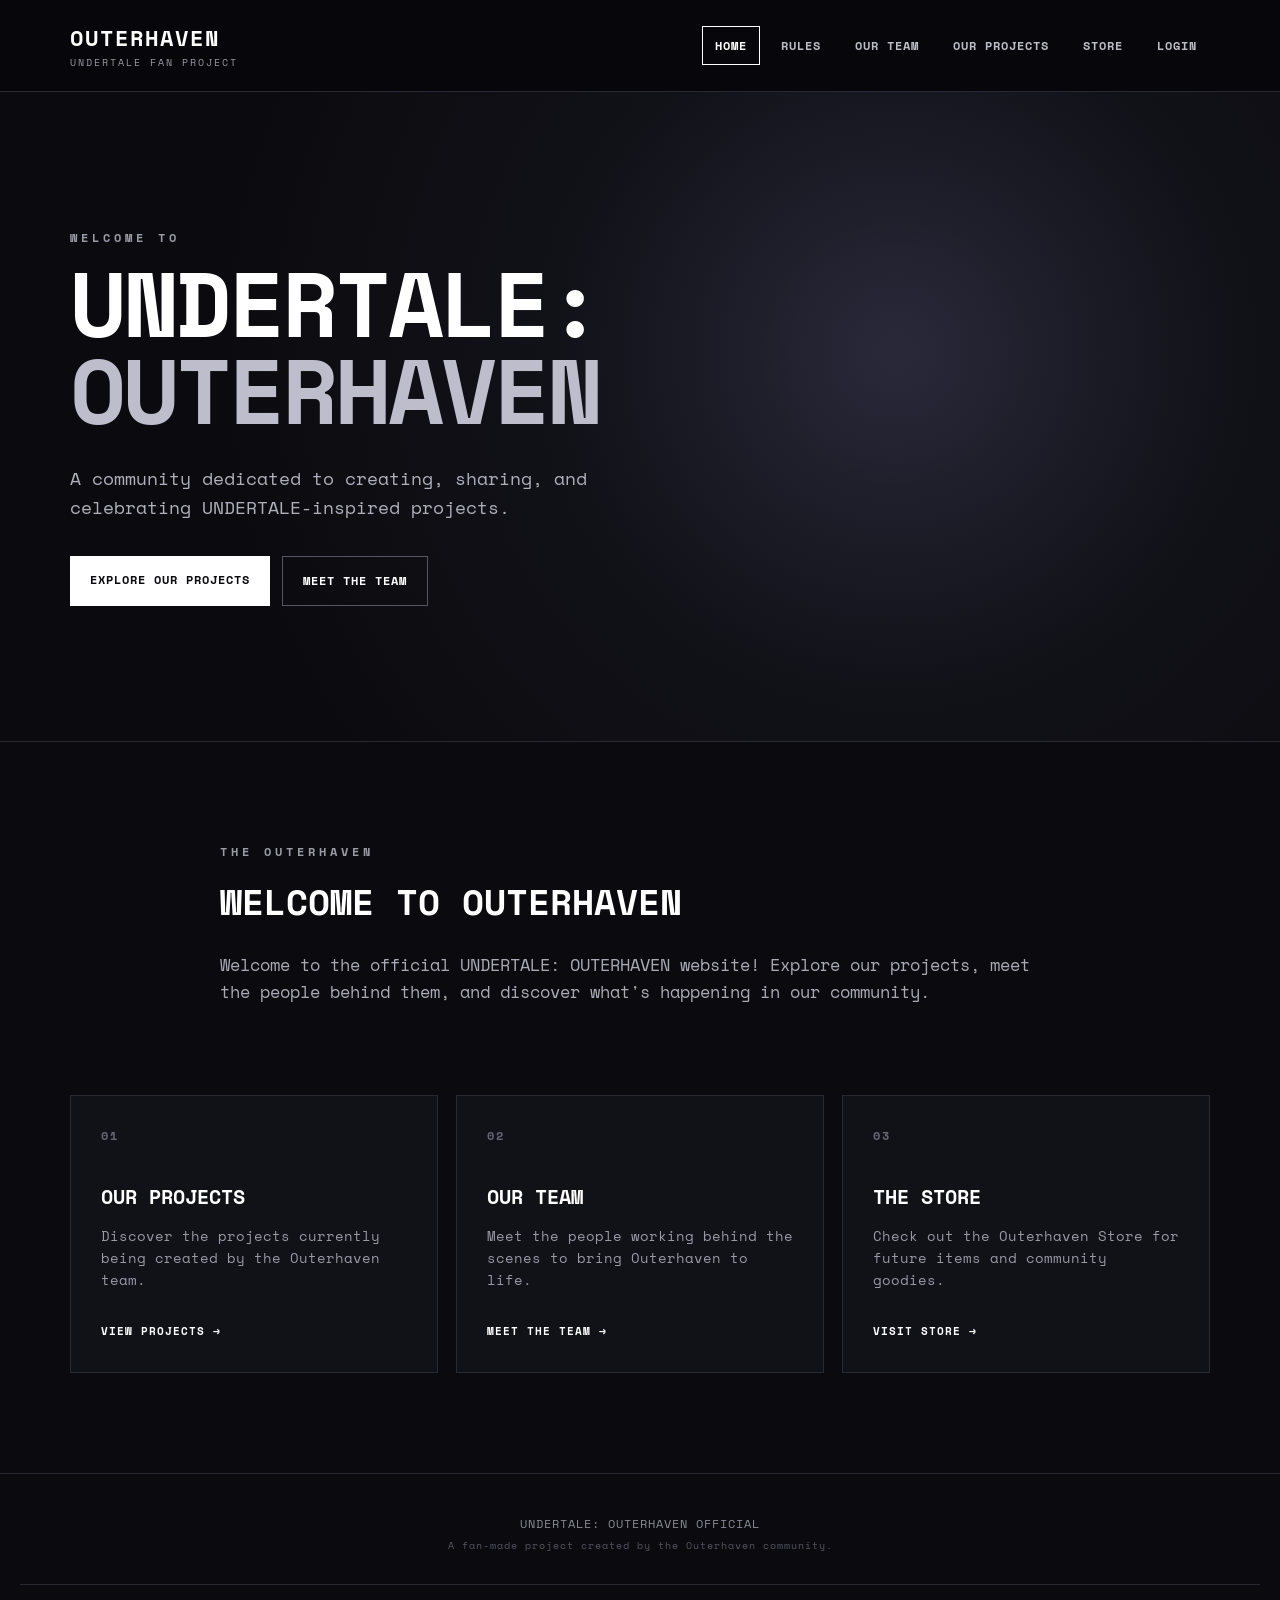
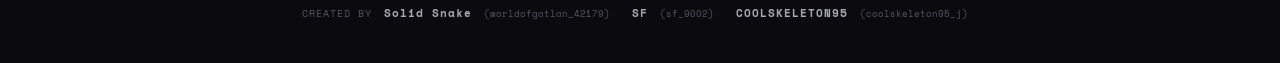
==== index.html @ 6e4e4158 "Add files via upload" ====
<!DOCTYPE html>

<html lang="en">
<head>
    <meta charset="UTF-8">
    <meta name="viewport" content="width=device-width, initial-scale=1.0">


<title>UNDERTALE: OUTERHAVEN OFFICIAL</title>

<link rel="stylesheet" href="style.css">


</head>

<body>


<header class="site-header">
    <div class="header-content">
        <div class="logo">
            <span class="logo-main">OUTERHAVEN</span>
            <span class="logo-sub">UNDERTALE FAN PROJECT</span>
        </div>

        <nav class="navigation">
            <a href="index.html" class="active">HOME</a>
            <a href="rules.html">RULES</a>
            <a href="teams.html">OUR TEAM</a>
            <a href="projects.html">OUR PROJECTS</a>
            <a href="store.html">STORE</a>
            <a href="login.html">LOGIN</a>
        </nav>
    </div>
</header>

<main>

    <section class="hero">
        <div class="hero-content">
            <p class="eyebrow">WELCOME TO</p>

            <h1>UNDERTALE:<br><span>OUTERHAVEN</span></h1>

            <p class="hero-description">
                A community dedicated to creating, sharing, and celebrating
                UNDERTALE-inspired projects.
            </p>

            <div class="hero-buttons">
                <a href="projects.html" class="button primary">
                    EXPLORE OUR PROJECTS
                </a>

                <a href="teams.html" class="button secondary">
                    MEET THE TEAM
                </a>
            </div>
        </div>
    </section>

    <section class="welcome">
        <div class="section-heading">
            <p class="eyebrow">THE OUTERHAVEN</p>
            <h2>WELCOME TO OUTERHAVEN</h2>
        </div>

        <p>
            Welcome to the official UNDERTALE: OUTERHAVEN website!
            Explore our projects, meet the people behind them, and
            discover what's happening in our community.
        </p>
    </section>

    <section class="features">

        <article class="feature-card">
            <div class="feature-number">01</div>
            <h3>OUR PROJECTS</h3>
            <p>
                Discover the projects currently being created
                by the Outerhaven team.
            </p>
            <a href="projects.html">VIEW PROJECTS →</a>
        </article>

        <article class="feature-card">
            <div class="feature-number">02</div>
            <h3>OUR TEAM</h3>
            <p>
                Meet the people working behind the scenes
                to bring Outerhaven to life.
            </p>
            <a href="teams.html">MEET THE TEAM →</a>
        </article>

        <article class="feature-card">
            <div class="feature-number">03</div>
            <h3>THE STORE</h3>
            <p>
                Check out the Outerhaven Store for future
                items and community goodies.
            </p>
            <a href="store.html">VISIT STORE →</a>
        </article>

    </section>

</main>

<footer class="site-footer">
    <p>UNDERTALE: OUTERHAVEN OFFICIAL</p>


<p class="footer-small">
    A fan-made project created by the Outerhaven community.
</p>

<div class="site-credit">
    <span>CREATED BY</span>

    <strong>Solid Snake</strong>
    <small>(worldofgatlan_42179)</small>

    <strong>SF</strong>
    <small>(sf_9002)</small>

    <strong>COOLSKELETON95</strong>
    <small>(coolskeleton95_j)</small>
</div>


</footer>
---- style.css ----
@import url('https://fonts.googleapis.com/css2?family=Space+Mono:wght@400;700&display=swap');

* {
  margin: 0;
  padding: 0;
  box-sizing: border-box;
  }

html {
scroll-behavior: smooth;
}

body {
    font-family: "Space Mono", monospace;
    background: #0b0b0f;
    color: #ffffff;
    line-height: 1.6;
}

/* HEADER */

.site-header {
background: rgba(8, 8, 12, 0.96);
border-bottom: 1px solid #292934;
position: sticky;
top: 0;
z-index: 100;
}

.header-content {
max-width: 1200px;
margin: auto;
padding: 20px 30px;
display: flex;
justify-content: space-between;
align-items: center;
gap: 30px;
}

.logo {
display: flex;
flex-direction: column;
}

.logo-main {
font-size: 22px;
font-weight: 800;
letter-spacing: 2px;
}

.logo-sub {
color: #9999a6;
font-size: 10px;
letter-spacing: 2px;
}

/* NAVIGATION */

.navigation {
display: flex;
gap: 8px;
flex-wrap: wrap;
justify-content: center;
}

.navigation a {
color: #bdbdc8;
text-decoration: none;
font-size: 12px;
font-weight: bold;
letter-spacing: 1px;
padding: 9px 12px;
border: 1px solid transparent;
transition: 0.2s ease;
}

.navigation a:hover,
.navigation a.active {
color: #ffffff;
border-color: #ffffff;
}

/* HERO */

.hero {
min-height: 650px;
display: flex;
align-items: center;
background:
radial-gradient(
circle at 70% 40%,
#29293a 0%,
#111118 35%,
#0b0b0f 70%
);
border-bottom: 1px solid #292934;
}

.hero-content {
max-width: 1200px;
width: 100%;
margin: auto;
padding: 80px 30px;
}

.eyebrow {
color: #9b9ba8;
font-size: 12px;
font-weight: bold;
letter-spacing: 4px;
margin-bottom: 12px;
}

.hero h1 {
font-size: clamp(48px, 8vw, 92px);
line-height: 0.95;
letter-spacing: -3px;
margin-bottom: 30px;
}

.hero h1 span {
color: #bdbdcc;
}

.hero-description {
max-width: 570px;
color: #b0b0bc;
font-size: 18px;
margin-bottom: 35px;
}

/* BUTTONS */

.hero-buttons {
display: flex;
gap: 12px;
flex-wrap: wrap;
}

.button {
display: inline-block;
text-decoration: none;
font-size: 12px;
font-weight: bold;
letter-spacing: 1px;
padding: 14px 20px;
transition: 0.2s ease;
}

.button.primary {
background: #ffffff;
color: #0b0b0f;
}

.button.primary:hover {
background: #dcdce5;
transform: translateY(-2px);
}

.button.secondary {
border: 1px solid #555563;
color: #ffffff;
}

.button.secondary:hover {
border-color: #ffffff;
transform: translateY(-2px);
}

/* WELCOME */

.welcome {
max-width: 900px;
margin: auto;
padding: 100px 30px 60px;
}

.section-heading h2 {
font-size: 36px;
margin-bottom: 20px;
}

.welcome > p {
color: #aaaab6;
font-size: 17px;
}

/* FEATURE CARDS */

.features {
max-width: 1200px;
margin: auto;
padding: 30px 30px 100px;
display: grid;
grid-template-columns: repeat(3, 1fr);
gap: 18px;
}

.feature-card {
background: #111118;
border: 1px solid #292934;
padding: 30px;
transition: 0.25s ease;
}

.feature-card:hover {
border-color: #777784;
transform: translateY(-5px);
}

.feature-number {
color: #666672;
font-size: 12px;
font-weight: bold;
letter-spacing: 2px;
margin-bottom: 35px;
}

.feature-card h3 {
font-size: 20px;
margin-bottom: 12px;
}

.feature-card p {
color: #9999a6;
font-size: 14px;
margin-bottom: 25px;
}

.feature-card a {
color: #ffffff;
text-decoration: none;
font-size: 11px;
font-weight: bold;
letter-spacing: 1px;
}

.feature-card a:hover {
text-decoration: underline;
}

/* FOOTER */

.site-footer {
border-top: 1px solid #292934;
text-align: center;
padding: 40px 20px;
color: #888894;
font-size: 12px;
letter-spacing: 1px;
}

.footer-small {
color: #555561;
margin-top: 5px;
font-size: 10px;
}

/* MOBILE */

@media (max-width: 800px) {
.header-content {
flex-direction: column;
}


.hero {
    min-height: 550px;
}

.features {
    grid-template-columns: 1fr;
}

.hero h1 {
    letter-spacing: -2px;
}


}

/* INNER PAGES */

.page-hero {
max-width: 1200px;
margin: auto;
padding: 110px 30px 80px;
border-bottom: 1px solid #292934;
}

.page-hero h1 {
font-size: clamp(48px, 8vw, 86px);
line-height: 1;
letter-spacing: -3px;
margin-bottom: 25px;
}

.page-hero h1 span {
color: #bdbdcc;
}

.page-hero > p:last-child {
max-width: 600px;
color: #9999a6;
font-size: 17px;
}

/* RULES */

.content-section {
max-width: 1000px;
margin: auto;
padding: 70px 30px 110px;
}

.rule {
display: grid;
grid-template-columns: 70px 1fr;
gap: 25px;
padding: 30px 0;
border-bottom: 1px solid #292934;
}

.rule > span {
color: #666672;
font-weight: bold;
letter-spacing: 2px;
}

.rule h2 {
font-size: 20px;
margin-bottom: 8px;
}

.rule p {
color: #9999a6;
}

/* TEAM */

.team-grid,
.project-grid {
max-width: 1200px;
margin: auto;
padding: 70px 30px 110px;
display: grid;
grid-template-columns: repeat(3, 1fr);
gap: 18px;
}

.team-card,
.project-card {
background: #111118;
border: 1px solid #292934;
padding: 30px;
min-height: 250px;
transition: 0.25s ease;
}

.team-card:hover,
.project-card:hover {
border-color: #777784;
transform: translateY(-5px);
}

.team-number,
.project-number {
color: #666672;
font-size: 11px;
font-weight: bold;
letter-spacing: 2px;
margin-bottom: 45px;
}

.team-card h2,
.project-card h2 {
font-size: 20px;
margin-bottom: 8px;
}

.team-card p,
.project-card p {
color: #9999a6;
font-size: 14px;
}

.team-card .role {
color: #ffffff;
font-size: 11px;
font-weight: bold;
letter-spacing: 2px;
margin-bottom: 18px;
}

.project-card a {
display: inline-block;
margin-top: 25px;
color: #ffffff;
text-decoration: none;
font-size: 11px;
font-weight: bold;
letter-spacing: 1px;
}

.project-card a:hover {
text-decoration: underline;
}

/* STORE */

.store-empty {
max-width: 700px;
margin: auto;
padding: 110px 30px;
text-align: center;
}

.store-symbol {
width: 70px;
height: 70px;
margin: 0 auto 30px;
border: 1px solid #555563;
display: flex;
align-items: center;
justify-content: center;
font-size: 28px;
}

.store-empty h2 {
font-size: 28px;
margin-bottom: 12px;
}

.store-empty p {
color: #9999a6;
margin-bottom: 30px;
}

/* MOBILE INNER PAGES */

@media (max-width: 800px) {
.team-grid,
.project-grid {
grid-template-columns: 1fr;
}


.rule {
    grid-template-columns: 45px 1fr;
    gap: 15px;
}

.page-hero {
    padding-top: 80px;
}


}

.site-credit {
margin-top: 30px;
padding-top: 20px;
border-top: 1px solid #292934;


display: flex;
justify-content: center;
align-items: center;
flex-wrap: wrap;
gap: 8px 12px;

color: #555561;
font-size: 10px;
letter-spacing: 1px;


}

.site-credit strong {
color: #aaaab6;
font-size: 11px;
}

.site-credit small {
color: #555561;
font-size: 9px;
letter-spacing: 0;
margin-right: 10px;
}

@media (max-width: 600px) {
.site-credit {
flex-direction: column;
gap: 5px;
}


.site-credit small {
    margin-right: 0;
    margin-bottom: 8px;
}


}
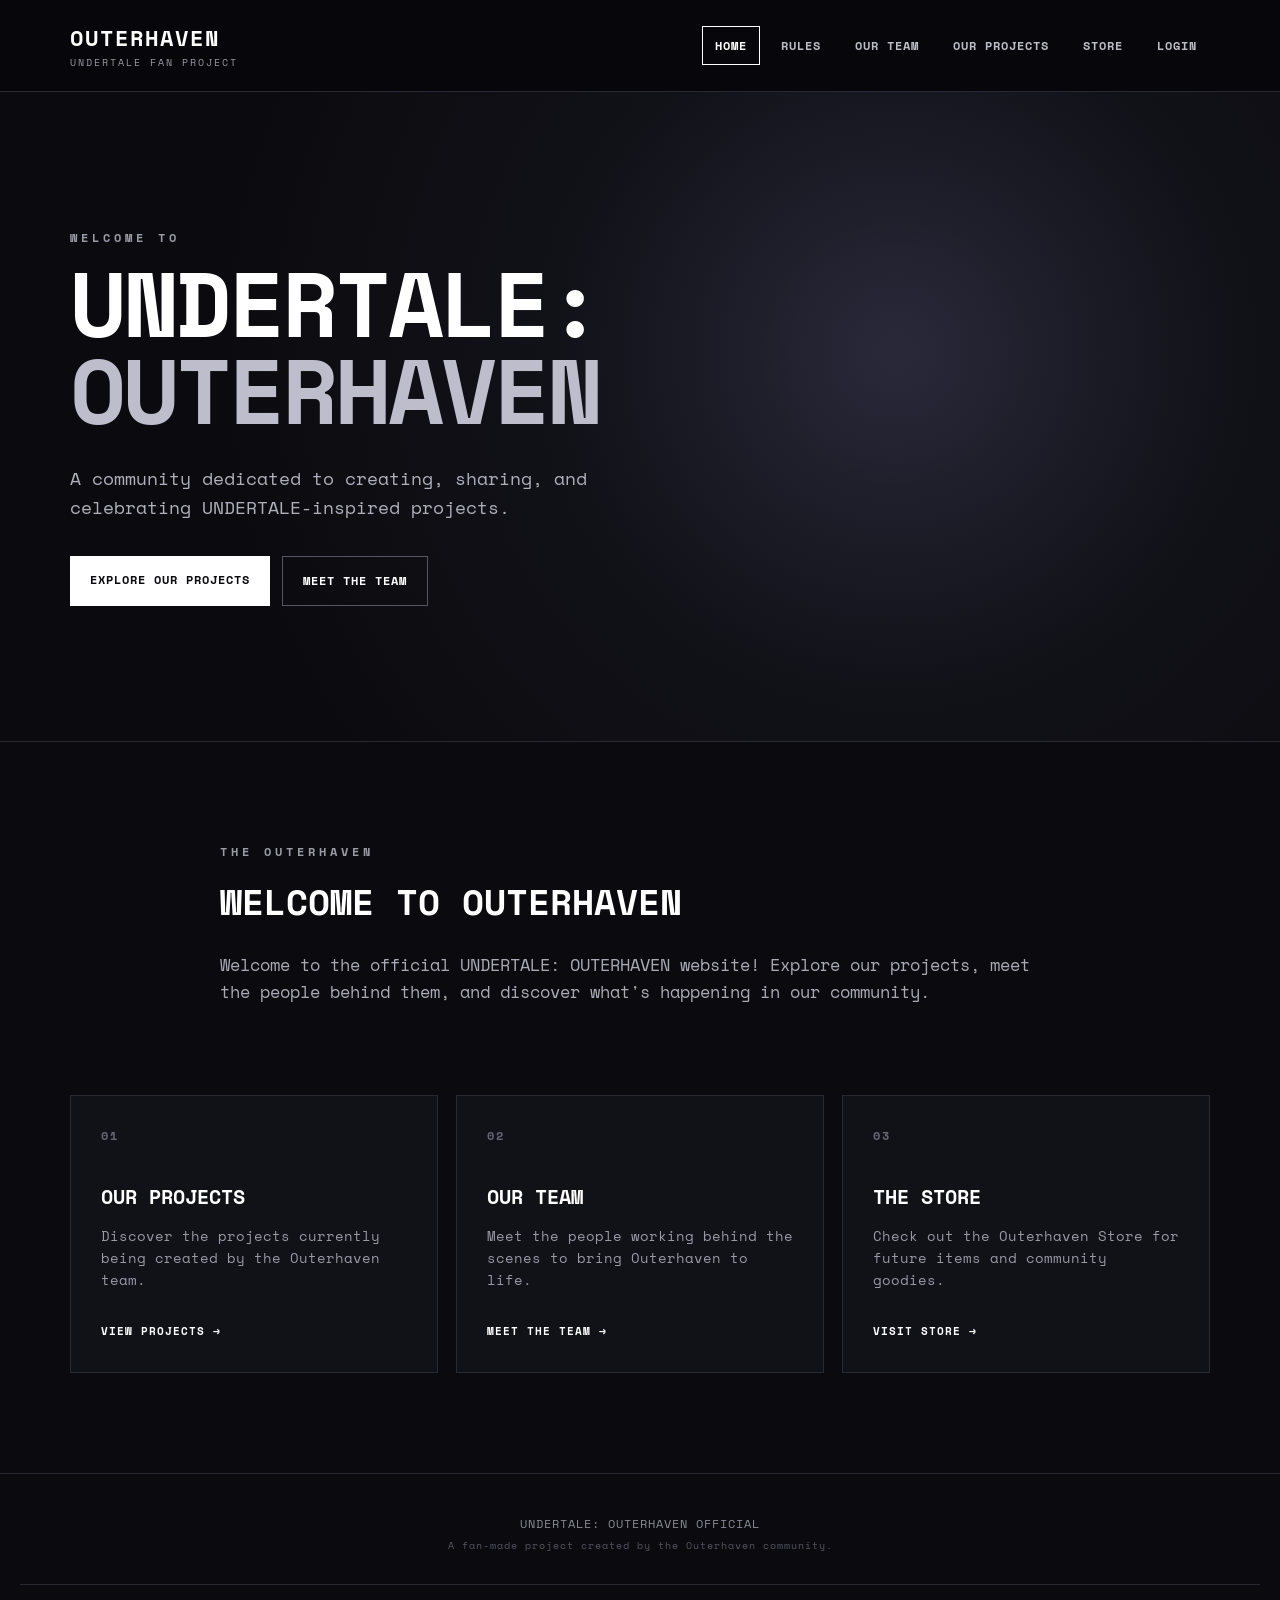
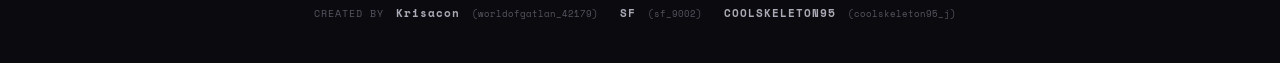
==== commit c2f781f7: "Update index.html" ====
--- a/index.html
+++ b/index.html
@@ -119,7 +119,7 @@
 <div class="site-credit">
     <span>CREATED BY</span>
 
-    <strong>Solid Snake</strong>
+    <strong>Krisacon</strong>
     <small>(worldofgatlan_42179)</small>
 
     <strong>SF</strong>
